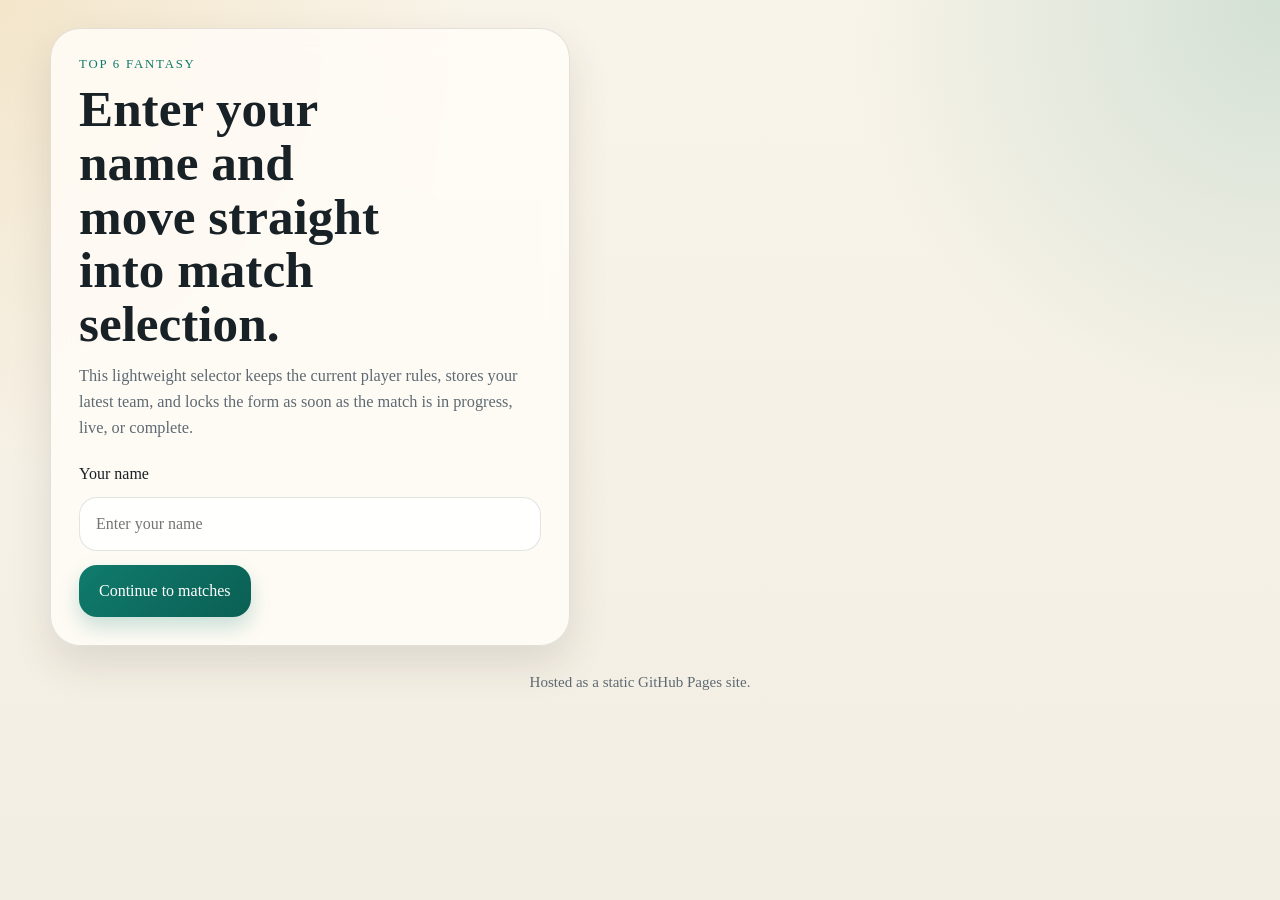
==== index.html @ b5a1d544 "changes" ====
<!doctype html>
<html lang="en">
<head>
  <meta charset="UTF-8">
  <meta name="viewport" content="width=device-width, initial-scale=1.0">
  <title>Top 6 Player Selector</title>
  <link rel="stylesheet" href="./style.css">
</head>
<body>
  <main class="page-shell">
    <section class="hero-card form-card">
      <div class="hero-top">
        <div>
          <p class="eyebrow">Top 6 Fantasy</p>
          <h1>Enter your name and move straight into match selection.</h1>
          <p class="subtitle">This lightweight selector keeps the current player rules, stores your latest team, and locks the form as soon as the match is in progress, live, or complete.</p>
        </div>
      </div>

      <form id="name-form" class="form-grid">
        <label for="user-name">Your name</label>
        <input id="user-name" class="input" type="text" placeholder="Enter your name" autocomplete="name" required>
        <div class="page-actions">
          <button class="brand-button" type="submit">Continue to matches</button>
        </div>
      </form>
    </section>

    <p class="footer-note">Hosted as a static GitHub Pages site.</p>
  </main>

  <script src="./config.js?v=3"></script>
  <script src="./app.js?v=3"></script>
</body>
</html>
---- style.css ----
:root {
  --bg: #f5f1e8;
  --surface: rgba(255, 252, 246, 0.88);
  --surface-strong: #fffaf2;
  --text: #182126;
  --muted: #5e6a73;
  --line: rgba(24, 33, 38, 0.12);
  --brand: #0f7b6c;
  --brand-strong: #0b5f54;
  --brand-soft: rgba(15, 123, 108, 0.12);
  --gold: #d7a441;
  --danger: #c04b37;
  --danger-soft: rgba(192, 75, 55, 0.1);
  --shadow: 0 18px 40px rgba(46, 40, 30, 0.12);
  --radius: 24px;
}

* {
  box-sizing: border-box;
}

body {
  margin: 0;
  min-height: 100vh;
  font-family: Georgia, "Times New Roman", serif;
  color: var(--text);
  background:
    radial-gradient(circle at top left, rgba(215, 164, 65, 0.18), transparent 30%),
    radial-gradient(circle at top right, rgba(15, 123, 108, 0.16), transparent 28%),
    linear-gradient(180deg, #f9f4e9 0%, #f3eee3 100%);
}

a {
  color: inherit;
}

button,
input,
select {
  font: inherit;
}

button {
  cursor: pointer;
}

.page-shell {
  width: min(1180px, calc(100% - 32px));
  margin: 0 auto;
  padding: 28px 0 64px;
}

.hero-card,
.panel,
.match-card,
.player-card,
.stat-card,
.message,
.empty-state,
.selected-strip,
.lock-banner,
.user-card {
  background: var(--surface);
  backdrop-filter: blur(12px);
  border: 1px solid var(--line);
  box-shadow: var(--shadow);
}

.hero-card {
  padding: 28px;
  border-radius: 30px;
  display: grid;
  gap: 24px;
}

.hero-top {
  display: flex;
  justify-content: space-between;
  gap: 16px;
  align-items: flex-start;
}

.eyebrow {
  margin: 0 0 10px;
  font-size: 0.8rem;
  letter-spacing: 0.14em;
  text-transform: uppercase;
  color: var(--brand);
}

.hero-card h1,
.section-title,
.match-teamline,
.lock-title {
  margin: 0;
  font-weight: 700;
  line-height: 1.05;
}

.hero-card h1 {
  font-size: clamp(2.2rem, 4vw, 4.2rem);
  max-width: 12ch;
}

.subtitle,
.muted,
.helper-text {
  color: var(--muted);
}

.subtitle {
  margin: 12px 0 0;
  font-size: 1.02rem;
  line-height: 1.6;
  max-width: 60ch;
}

.hero-badges,
.filter-row,
.match-toolbar,
.team-summary,
.role-filters,
.selection-actions,
.page-actions {
  display: flex;
  flex-wrap: wrap;
  gap: 12px;
}

.badge,
.filter-pill,
.small-pill,
.status-pill,
.special-tag,
.meta-pill {
  display: inline-flex;
  align-items: center;
  justify-content: center;
  padding: 10px 16px;
  border-radius: 999px;
  border: 1px solid var(--line);
  background: rgba(255, 255, 255, 0.7);
}

.meta-pill {
  color: var(--muted);
}

.brand-button,
.secondary-button,
.ghost-button,
.match-open,
.player-toggle,
.special-button,
.chip {
  border: 0;
  border-radius: 18px;
  transition: transform 0.18s ease, box-shadow 0.18s ease, background 0.18s ease;
}

.brand-button,
.secondary-button,
.ghost-button {
  padding: 14px 20px;
  min-height: 52px;
}

.brand-button {
  background: linear-gradient(135deg, var(--brand), var(--brand-strong));
  color: white;
  box-shadow: 0 10px 20px rgba(15, 123, 108, 0.22);
}

.secondary-button {
  background: white;
  color: var(--text);
  border: 1px solid var(--line);
}

.ghost-button {
  background: transparent;
  color: var(--muted);
  border: 1px dashed var(--line);
}

.brand-button:hover,
.secondary-button:hover,
.ghost-button:hover,
.match-open:hover,
.player-toggle:hover,
.special-button:hover,
.chip:hover {
  transform: translateY(-1px);
}

.brand-button:disabled,
.secondary-button:disabled,
.ghost-button:disabled,
.player-toggle:disabled,
.special-button:disabled,
.chip:disabled,
.match-open:disabled {
  opacity: 0.58;
  cursor: not-allowed;
  transform: none;
  box-shadow: none;
}

.input,
.search-input,
.select-input {
  width: 100%;
  min-height: 54px;
  padding: 14px 16px;
  border-radius: 18px;
  border: 1px solid var(--line);
  background: rgba(255, 255, 255, 0.84);
  color: var(--text);
}

.form-card {
  max-width: 520px;
}

.form-grid {
  display: grid;
  gap: 14px;
}

.panel {
  border-radius: 26px;
  padding: 22px;
}

.match-grid,
.role-grid,
.stats-grid {
  display: grid;
  gap: 18px;
}

.match-grid {
  grid-template-columns: repeat(auto-fit, minmax(280px, 1fr));
}

.match-card {
  border-radius: 24px;
  padding: 22px;
  display: grid;
  gap: 18px;
}

.match-header,
.match-footer,
.player-topline,
.user-bar,
.lock-topline {
  display: flex;
  justify-content: space-between;
  gap: 12px;
  align-items: center;
}

.match-teamline {
  font-size: 1.55rem;
}

.match-open {
  width: 100%;
  min-height: 48px;
  background: rgba(15, 123, 108, 0.08);
  color: var(--brand-strong);
}

.status-pill.live {
  background: rgba(215, 164, 65, 0.16);
  color: #7d5908;
}

.status-pill.locked {
  background: var(--danger-soft);
  color: var(--danger);
}

.status-pill.upcoming {
  background: var(--brand-soft);
  color: var(--brand-strong);
}

.section-stack {
  display: grid;
  gap: 18px;
  margin-top: 24px;
}

.stats-grid {
  grid-template-columns: repeat(4, minmax(0, 1fr));
}

.stat-card {
  border-radius: 22px;
  padding: 18px;
  text-align: center;
}

.stat-number {
  font-size: 2rem;
  font-weight: 700;
}

.stat-label {
  color: var(--muted);
  margin-top: 6px;
}

.selected-strip,
.lock-banner,
.empty-state,
.message,
.user-card {
  border-radius: 24px;
  padding: 18px 20px;
}

.chip-row {
  display: flex;
  flex-wrap: wrap;
  gap: 10px;
}

.chip {
  padding: 10px 14px;
  background: white;
  border: 1px solid var(--line);
  display: inline-flex;
  gap: 10px;
  align-items: center;
}

.chip span:last-child {
  color: var(--brand-strong);
  font-size: 0.82rem;
}

.role-grid {
  grid-template-columns: repeat(4, minmax(0, 1fr));
  align-items: start;
}

.role-column {
  display: flex;
  flex-direction: column;
  gap: 14px;
  align-self: start;
}

.role-header {
  border-radius: 18px;
  padding: 14px 16px;
  background: rgba(255, 255, 255, 0.78);
  border: 1px solid var(--line);
  font-weight: 700;
}

.player-list {
  display: grid;
  gap: 12px;
}

.player-card {
  border-radius: 22px;
  padding: 14px;
  display: grid;
  gap: 12px;
}

.player-name {
  font-size: 1rem;
  font-weight: 700;
}

.player-meta {
  color: var(--muted);
  font-size: 0.92rem;
}

.player-toggle {
  min-height: 48px;
  background: white;
  border: 1px solid var(--line);
}

.player-toggle.selected {
  background: var(--brand-soft);
  color: var(--brand-strong);
}

.special-row {
  display: flex;
  gap: 10px;
}

.special-button {
  flex: 1;
  min-height: 38px;
  background: rgba(255, 255, 255, 0.82);
  border: 1px solid var(--line);
}

.special-button.active {
  background: rgba(215, 164, 65, 0.18);
  color: #7d5908;
}

.filter-pill {
  cursor: pointer;
}

.filter-pill.active {
  background: var(--brand-soft);
  color: var(--brand-strong);
}

.message.success {
  border-color: rgba(15, 123, 108, 0.2);
}

.message.error {
  border-color: rgba(192, 75, 55, 0.22);
}

.user-card {
  display: flex;
  justify-content: space-between;
  align-items: center;
  gap: 16px;
}

.footer-note {
  margin-top: 28px;
  text-align: center;
  color: var(--muted);
  font-size: 0.94rem;
}

.hidden {
  display: none !important;
}

@media (max-width: 980px) {
  .role-grid {
    grid-template-columns: repeat(2, minmax(0, 1fr));
  }

  .stats-grid {
    grid-template-columns: repeat(2, minmax(0, 1fr));
  }
}

@media (max-width: 640px) {
  .page-shell {
    width: min(100% - 20px, 1180px);
    padding-top: 18px;
  }

  .hero-card,
  .panel,
  .selected-strip,
  .lock-banner,
  .empty-state,
  .message,
  .user-card,
  .match-card,
  .player-card,
  .stat-card {
    border-radius: 20px;
  }

  .hero-top,
  .match-header,
  .match-footer,
  .player-topline,
  .user-card,
  .lock-topline {
    flex-direction: column;
    align-items: flex-start;
  }

  .role-grid,
  .stats-grid {
    grid-template-columns: 1fr;
  }
}




.submit-modal {
  position: fixed;
  inset: 0;
  z-index: 1000;
  display: flex;
  align-items: center;
  justify-content: center;
}

.submit-modal.hidden {
  display: none !important;
}

.submit-modal-backdrop {
  position: absolute;
  inset: 0;
  background: rgba(24, 33, 38, 0.38);
  backdrop-filter: blur(8px);
}

.submit-modal-card {
  position: relative;
  width: min(92vw, 420px);
  padding: 34px 28px 28px;
  border-radius: 28px;
  background: rgba(255, 252, 246, 0.96);
  border: 1px solid var(--line);
  box-shadow: 0 24px 56px rgba(24, 33, 38, 0.18);
  text-align: center;
}

.submit-modal-close {
  position: absolute;
  top: 14px;
  right: 14px;
  width: 36px;
  height: 36px;
  border-radius: 999px;
  border: 1px solid var(--line);
  background: white;
  color: var(--muted);
  font-size: 18px;
  line-height: 1;
}

.submit-modal-spinner,
.submit-modal-check {
  width: 72px;
  height: 72px;
  margin: 0 auto 18px;
  display: flex;
  align-items: center;
  justify-content: center;
}

.submit-modal-spinner {
  border: 5px solid rgba(15, 123, 108, 0.14);
  border-top-color: var(--brand);
  border-radius: 50%;
  animation: submit-spin 0.9s linear infinite;
}

.submit-modal-check {
  border-radius: 50%;
  background: rgba(15, 123, 108, 0.12);
  color: var(--brand-strong);
  font-size: 2.4rem;
  font-weight: 700;
}

@keyframes submit-spin {
  from { transform: rotate(0deg); }
  to { transform: rotate(360deg); }
}
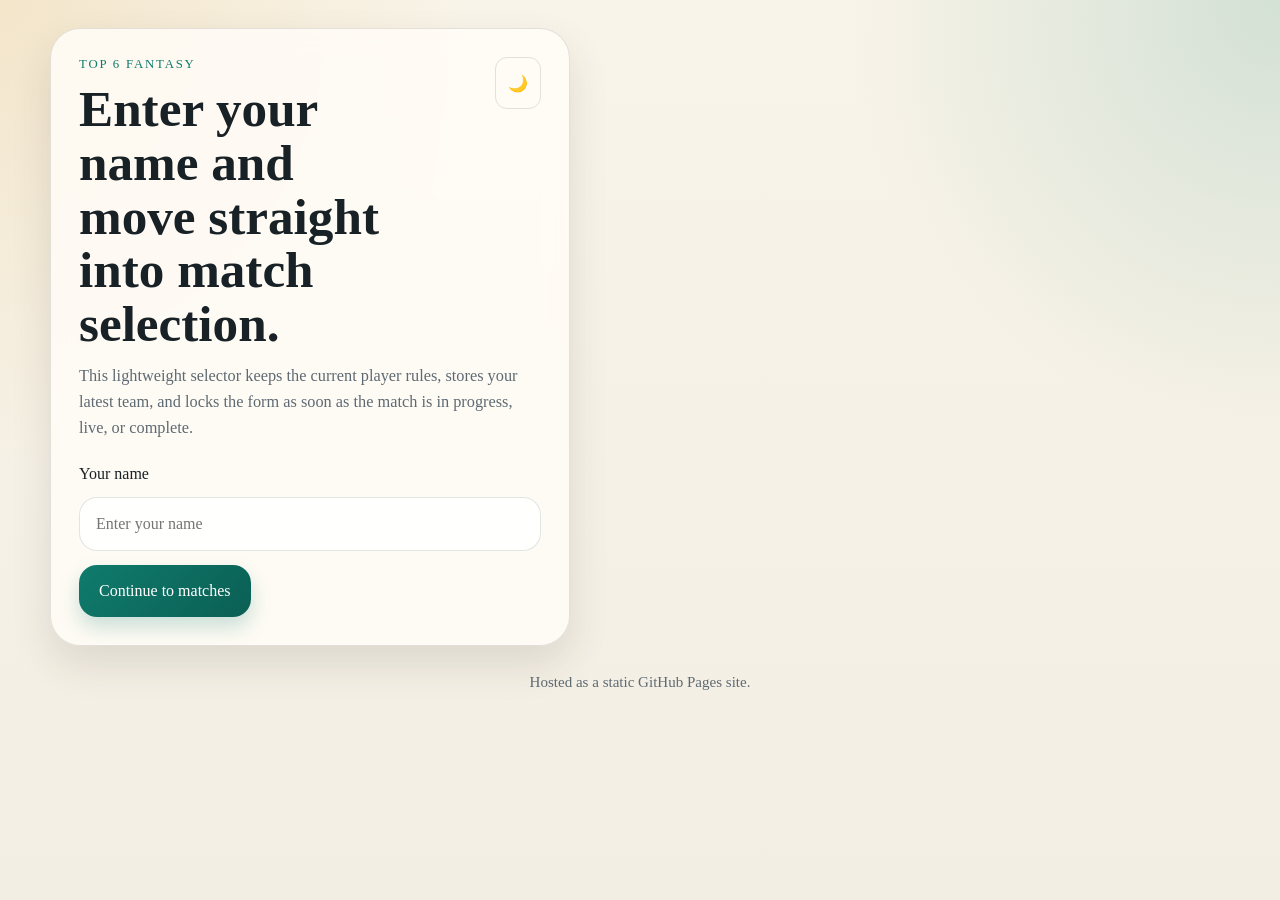
==== commit ef8d62a3: "enabled users to see other teams as soon as match starts" ====
--- a/index.html
+++ b/index.html
@@ -15,6 +15,7 @@
           <h1>Enter your name and move straight into match selection.</h1>
           <p class="subtitle">This lightweight selector keeps the current player rules, stores your latest team, and locks the form as soon as the match is in progress, live, or complete.</p>
         </div>
+        <button id="theme-toggle" class="ghost-button" type="button" aria-label="Toggle dark mode">🌙</button>
       </div>
 
       <form id="name-form" class="form-grid">
@@ -29,6 +30,7 @@
     <p class="footer-note">Hosted as a static GitHub Pages site.</p>
   </main>
 
+  <script src="./theme.js?v=3"></script>
   <script src="./config.js?v=3"></script>
   <script src="./app.js?v=3"></script>
 </body>
--- a/style.css
+++ b/style.css
@@ -15,6 +15,22 @@
   --radius: 24px;
 }
 
+[data-theme="dark"] {
+  --bg: #1a1f2e;
+  --surface: rgba(30, 35, 48, 0.88);
+  --surface-strong: #2d3748;
+  --text: #e2e8f0;
+  --muted: #a0aec0;
+  --line: rgba(255, 255, 255, 0.12);
+  --brand: #10b981;
+  --brand-strong: #059669;
+  --brand-soft: rgba(16, 185, 129, 0.12);
+  --gold: #f59e0b;
+  --danger: #ef4444;
+  --danger-soft: rgba(239, 68, 68, 0.1);
+  --shadow: 0 18px 40px rgba(0, 0, 0, 0.3);
+}
+
 * {
   box-sizing: border-box;
 }
@@ -28,6 +44,13 @@
     radial-gradient(circle at top left, rgba(215, 164, 65, 0.18), transparent 30%),
     radial-gradient(circle at top right, rgba(15, 123, 108, 0.16), transparent 28%),
     linear-gradient(180deg, #f9f4e9 0%, #f3eee3 100%);
+}
+
+[data-theme="dark"] body {
+  background:
+    radial-gradient(circle at top left, rgba(16, 185, 129, 0.15), transparent 30%),
+    radial-gradient(circle at top right, rgba(245, 158, 11, 0.12), transparent 28%),
+    linear-gradient(180deg, #0f172a 0%, #1e293b 100%);
 }
 
 a {
@@ -142,6 +165,16 @@
   background: rgba(255, 255, 255, 0.7);
 }
 
+[data-theme="dark"] .badge,
+[data-theme="dark"] .filter-pill,
+[data-theme="dark"] .small-pill,
+[data-theme="dark"] .status-pill,
+[data-theme="dark"] .special-tag,
+[data-theme="dark"] .meta-pill {
+  background: rgba(30, 35, 48, 0.7);
+  border-color: rgba(255, 255, 255, 0.2);
+}
+
 .meta-pill {
   color: var(--muted);
 }
@@ -177,10 +210,21 @@
   border: 1px solid var(--line);
 }
 
+[data-theme="dark"] .secondary-button {
+  background: var(--surface-strong);
+  color: var(--text);
+  border-color: var(--line);
+}
+
 .ghost-button {
   background: transparent;
   color: var(--muted);
   border: 1px dashed var(--line);
+}
+
+[data-theme="dark"] .ghost-button {
+  color: var(--muted);
+  border-color: rgba(255, 255, 255, 0.1);
 }
 
 .brand-button:hover,
@@ -218,6 +262,14 @@
   color: var(--text);
 }
 
+[data-theme="dark"] .input,
+[data-theme="dark"] .search-input,
+[data-theme="dark"] .select-input {
+  background: var(--surface-strong);
+  color: var(--text);
+  border-color: var(--line);
+}
+
 .form-card {
   max-width: 520px;
 }
@@ -329,17 +381,52 @@
 }
 
 .chip {
-  padding: 10px 14px;
+  padding: 12px 16px;
   background: white;
   border: 1px solid var(--line);
   display: inline-flex;
-  gap: 10px;
-  align-items: center;
-}
-
-.chip span:last-child {
+  gap: 12px;
+  align-items: center;
+  justify-content: space-between;
+  min-width: 200px;
+}
+
+[data-theme="dark"] .chip {
+  background: var(--surface-strong);
+  border-color: var(--line);
+}
+
+.chip div:first-child {
+  flex: 1;
+  text-align: left;
+}
+
+.chip-meta {
+  color: var(--muted);
+  font-size: 0.82rem;
+  margin-top: 2px;
+}
+
+.chip-badges {
+  display: flex;
+  flex-direction: column;
+  gap: 4px;
+  align-items: flex-end;
+  flex-shrink: 0;
+}
+
+.star-mom-badge {
   color: var(--brand-strong);
   font-size: 0.82rem;
+  font-weight: 600;
+}
+
+.remove-badge {
+  color: var(--danger);
+  font-size: 0.75rem;
+  font-weight: 500;
+  text-transform: uppercase;
+  letter-spacing: 0.5px;
 }
 
 .role-grid {
@@ -390,6 +477,11 @@
   border: 1px solid var(--line);
 }
 
+[data-theme="dark"] .player-toggle {
+  background: var(--surface-strong);
+  border-color: var(--line);
+}
+
 .player-toggle.selected {
   background: var(--brand-soft);
   color: var(--brand-strong);
@@ -419,6 +511,54 @@
 .filter-pill.active {
   background: var(--brand-soft);
   color: var(--brand-strong);
+}
+
+.role-tabs {
+  display: flex;
+  width: 100%;
+  border-bottom: 2px solid var(--line);
+  margin-bottom: 20px;
+  overflow-x: auto;
+  -webkit-overflow-scrolling: touch;
+  scrollbar-width: none;
+  -ms-overflow-style: none;
+}
+
+.role-tabs::-webkit-scrollbar {
+  display: none;
+}
+
+.role-tab {
+  flex: 1;
+  min-width: 120px;
+  padding: 16px 20px;
+  border: none;
+  background: transparent;
+  color: var(--muted);
+  font-weight: 600;
+  font-size: 0.95rem;
+  text-align: center;
+  cursor: pointer;
+  transition: all 0.2s ease;
+  border-bottom: 3px solid transparent;
+  margin-bottom: -2px;
+  white-space: nowrap;
+}
+
+.role-tab:hover {
+  color: var(--text);
+  background: rgba(15, 123, 108, 0.05);
+}
+
+.role-tab.active {
+  color: var(--brand);
+  border-bottom-color: var(--brand);
+  background: rgba(15, 123, 108, 0.08);
+}
+
+.role-grid {
+  display: block;
+  gap: 0;
 }
 
 .message.success {
@@ -490,6 +630,12 @@
   .stats-grid {
     grid-template-columns: 1fr;
   }
+
+  .role-tab {
+    min-width: 100px;
+    padding: 14px 16px;
+    font-size: 0.9rem;
+  }
 }
 
 
@@ -569,3 +715,422 @@
   from { transform: rotate(0deg); }
   to { transform: rotate(360deg); }
 }
+
+.header-actions {
+  display: flex;
+  gap: 12px;
+  align-items: center;
+}
+
+.cricket-field {
+  margin-top: 20px;
+  padding: 24px;
+  background: var(--surface);
+  border-radius: 24px;
+  border: 1px solid var(--line);
+  box-shadow: var(--shadow);
+}
+
+.field-grid {
+  display: grid;
+  grid-template-columns: 1fr 1fr;
+  grid-template-rows: 1fr 1fr 1fr;
+  gap: 20px;
+  max-width: 500px;
+  margin: 0 auto;
+}
+
+.player-slot {
+  background: rgba(255, 255, 255, 0.6);
+  border: 2px solid var(--line);
+  border-radius: 20px;
+  padding: 16px;
+  min-height: 100px;
+  display: flex;
+  flex-direction: column;
+  align-items: center;
+  justify-content: center;
+  transition: all 0.3s ease;
+  cursor: pointer;
+  position: relative;
+}
+
+[data-theme="dark"] .player-slot {
+  background: rgba(255, 255, 255, 0.05);
+  border-color: rgba(255, 255, 255, 0.15);
+}
+
+.player-slot:hover {
+  background: rgba(255, 255, 255, 0.8);
+  border-color: var(--brand);
+  transform: translateY(-2px);
+  box-shadow: 0 8px 20px rgba(15, 123, 108, 0.15);
+}
+
+.player-slot.occupied {
+  background: var(--brand);
+  border-color: var(--brand-strong);
+  color: white;
+}
+
+.player-slot.occupied.star {
+  background: var(--gold);
+  border-color: #b8941f;
+  box-shadow: 0 8px 25px rgba(215, 164, 65, 0.3);
+}
+
+.player-slot.occupied.mom {
+  background: linear-gradient(135deg, var(--brand), var(--gold));
+  border-color: var(--brand-strong);
+  box-shadow: 0 8px 25px rgba(15, 123, 108, 0.25);
+}
+
+.player-name-field {
+  font-size: 1rem;
+  font-weight: 700;
+  text-align: center;
+  line-height: 1.2;
+  margin-bottom: 4px;
+}
+
+.player-team-field {
+  font-size: 0.85rem;
+  opacity: 0.9;
+  text-align: center;
+}
+
+[data-theme="dark"] .player-team-field {
+  opacity: 0.8;
+}
+
+.player-role-field {
+  font-size: 0.75rem;
+  font-weight: 600;
+  color: white;
+  text-align: center;
+  margin-top: 2px;
+  padding: 2px 8px;
+  background: rgba(15, 123, 108, 0.8);
+  border-radius: 12px;
+  border: 1px solid rgba(15, 123, 108, 0.9);
+  text-transform: uppercase;
+  letter-spacing: 0.5px;
+}
+
+.player-badges {
+  position: absolute;
+  top: -8px;
+  right: -8px;
+  display: flex;
+  gap: 4px;
+}
+
+.badge-star, .badge-mom {
+  width: 24px;
+  height: 24px;
+  border-radius: 50%;
+  display: flex;
+  align-items: center;
+  justify-content: center;
+  font-size: 0.75rem;
+  font-weight: 700;
+  color: white;
+  box-shadow: 0 2px 6px rgba(0, 0, 0, 0.2);
+}
+
+.badge-star {
+  background: var(--gold);
+  color: var(--text);
+}
+
+.badge-mom {
+  background: var(--brand);
+}
+
+.slot-remove {
+  position: absolute;
+  top: -6px;
+  left: -6px;
+  width: 26px;
+  height: 26px;
+  border-radius: 50%;
+  background: var(--danger);
+  color: white;
+  border: 2px solid white;
+  font-size: 14px;
+  font-weight: 700;
+  display: flex;
+  align-items: center;
+  justify-content: center;
+  cursor: pointer;
+  opacity: 1;
+  transition: all 0.2s ease;
+  z-index: 10;
+}
+
+@media (min-width: 641px) {
+  .slot-remove {
+    opacity: 0;
+  }
+  
+  .player-slot:hover .slot-remove {
+    opacity: 1;
+  }
+}
+
+.field-legend {
+  display: flex;
+  justify-content: center;
+  gap: 24px;
+  margin-top: 20px;
+  padding-top: 16px;
+  border-top: 1px solid var(--line);
+}
+
+.legend-item {
+  display: flex;
+  align-items: center;
+  gap: 8px;
+  color: var(--muted);
+  font-size: 0.9rem;
+}
+
+.legend-star {
+  color: var(--gold);
+  font-size: 1.1rem;
+  font-weight: 700;
+}
+
+.legend-mom {
+  background: var(--brand);
+  color: white;
+  width: 20px;
+  height: 20px;
+  border-radius: 50%;
+  display: flex;
+  align-items: center;
+  justify-content: center;
+  font-size: 0.7rem;
+  font-weight: 700;
+}
+
+@media (max-width: 640px) {
+  .cricket-field {
+    padding: 16px;
+    margin-top: 16px;
+  }
+  
+  .field-grid {
+    gap: 16px;
+    max-width: 100%;
+  }
+  
+  .player-slot {
+    min-height: 80px;
+    padding: 12px;
+  }
+  
+  .player-name-field {
+    font-size: 0.9rem;
+  }
+  
+  .player-team-field {
+    font-size: 0.75rem;
+  }
+  
+  .player-role-field {
+    font-size: 0.7rem;
+    padding: 1px 6px;
+  }
+  
+  .field-legend {
+    gap: 16px;
+    font-size: 0.8rem;
+  }
+}
+
+/* Teams Page Styles */
+.users-grid {
+  display: grid;
+  grid-template-columns: repeat(auto-fill, minmax(300px, 1fr));
+  gap: 16px;
+  margin-top: 16px;
+}
+
+.teams-page .user-card {
+  background: var(--surface);
+  border: 1px solid var(--line);
+  border-radius: var(--radius);
+  padding: 20px;
+  display: flex;
+  align-items: center;
+  justify-content: space-between;
+  transition: transform 0.2s ease, box-shadow 0.2s ease;
+}
+
+.teams-page .user-card:hover {
+  transform: translateY(-2px);
+  box-shadow: var(--shadow);
+}
+
+.user-info {
+  display: flex;
+  align-items: center;
+  gap: 12px;
+}
+
+.user-avatar {
+  width: 48px;
+  height: 48px;
+  border-radius: 50%;
+  background: var(--brand);
+  color: white;
+  display: flex;
+  align-items: center;
+  justify-content: center;
+  font-weight: bold;
+  font-size: 18px;
+  font-family: -apple-system, BlinkMacSystemFont, "Segoe UI", sans-serif;
+}
+
+.user-name {
+  margin: 0;
+  font-size: 18px;
+  font-weight: 600;
+}
+
+.user-meta {
+  margin: 4px 0 0 0;
+  font-size: 14px;
+  color: var(--muted);
+}
+
+.view-team-button {
+  background: var(--brand);
+  color: white;
+  border: none;
+  border-radius: 12px;
+  padding: 8px 16px;
+  font-size: 14px;
+  font-weight: 600;
+  cursor: pointer;
+  transition: background-color 0.2s ease;
+  font-family: -apple-system, BlinkMacSystemFont, "Segoe UI", sans-serif;
+}
+
+.view-team-button:hover {
+  background: var(--brand-strong);
+}
+
+.team-detail {
+  margin-top: 24px;
+}
+
+.team-detail-header {
+  display: flex;
+  align-items: center;
+  justify-content: space-between;
+  margin-bottom: 24px;
+  padding-bottom: 16px;
+  border-bottom: 1px solid var(--line);
+}
+
+.selected-user-name {
+  margin: 0;
+  font-size: 24px;
+  font-weight: 600;
+}
+
+.back-to-users {
+  background: transparent;
+  color: var(--brand);
+  border: 1px solid var(--brand);
+  border-radius: 12px;
+  padding: 8px 16px;
+  font-size: 14px;
+  font-weight: 600;
+  cursor: pointer;
+  transition: all 0.2s ease;
+  font-family: -apple-system, BlinkMacSystemFont, "Segoe UI", sans-serif;
+}
+
+.back-to-users:hover {
+  background: var(--brand);
+  color: white;
+}
+
+.section-title {
+  margin: 0 0 16px 0;
+  font-size: 20px;
+  font-weight: 600;
+}
+
+.teams-page .cricket-field {
+  margin-top: 24px;
+}
+
+.teams-page .player-slot {
+  cursor: default;
+}
+
+.teams-page .player-slot:hover {
+  transform: none;
+}
+
+/* Universal theme toggle positioning */
+.hero-top {
+  position: relative;
+}
+
+.hero-top .ghost-button#theme-toggle {
+  position: absolute;
+  top: 0;
+  right: 0;
+  background: transparent;
+  border: 1px solid var(--line);
+  border-radius: 12px;
+  padding: 8px 12px;
+  font-size: 16px;
+  cursor: pointer;
+  transition: all 0.2s ease;
+  z-index: 10;
+}
+
+.hero-top .ghost-button#theme-toggle:hover {
+  background: var(--surface);
+  border-color: var(--brand);
+  transform: translateY(-1px);
+}
+
+[data-theme="dark"] .hero-top .ghost-button#theme-toggle {
+  background: transparent;
+  border-color: var(--line);
+}
+
+[data-theme="dark"] .hero-top .ghost-button#theme-toggle:hover {
+  background: var(--surface-strong);
+  border-color: var(--brand);
+}
+
+@media (max-width: 640px) {
+  .users-grid {
+    grid-template-columns: 1fr;
+  }
+  
+  .team-detail-header {
+    flex-direction: column;
+    align-items: flex-start;
+    gap: 12px;
+  }
+  
+  .hero-top .ghost-button#theme-toggle {
+    position: static;
+    margin-top: 12px;
+    align-self: flex-end;
+  }
+  
+  .hero-top {
+    flex-direction: column;
+    align-items: flex-start;
+  }
+}
